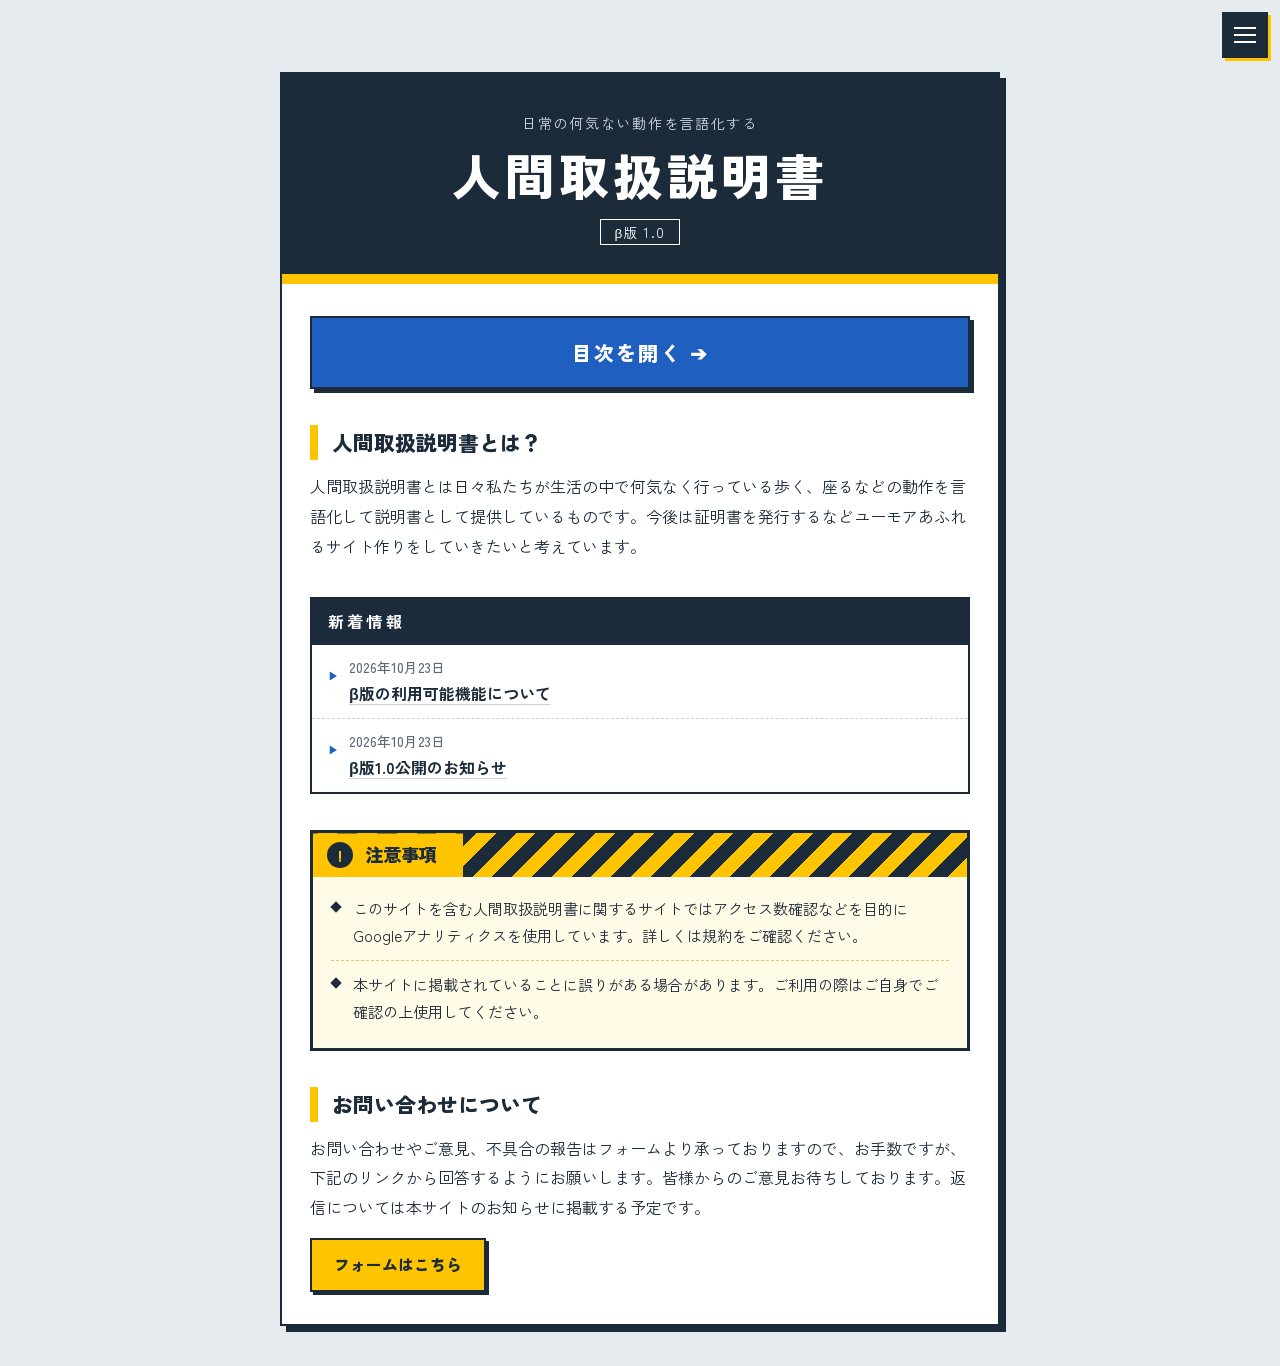
==== Main/index.html @ eab7f205 "Add files via upload" ====
<!DOCTYPE html>
<html lang="ja">
<head>
  <meta charset="UTF-8">
  <meta http-equiv="X-UA-Compatible" content="IE=Edge">
  <meta name="viewport" content="width=device-width, initial-scale=1">

  <title>人間取扱説明書</title>

  <!-- Fonts -->
  <link rel="preconnect" href="https://fonts.googleapis.com">
  <link rel="preconnect" href="https://fonts.gstatic.com" crossorigin>
  <link href="https://fonts.googleapis.com/css2?family=Zen+Kaku+Gothic+New:wght@400;500;700;900&display=swap" rel="stylesheet">

  <!-- Custom Styles -->
  <link rel="stylesheet" href="style.css">
</head>

<body>

  <!-- ハンバーガーボタン -->
  <button type="button" class="hamburger-btn" id="hamburgerBtn" aria-label="メニューを開く">
    <span class="hamburger-bar"></span>
    <span class="hamburger-bar"></span>
    <span class="hamburger-bar"></span>
  </button>

  <!-- オーバーレイ背景 -->
  <div class="nav-overlay" id="navOverlay"></div>

  <!-- ナビゲーションメニュー -->
  <nav class="drawer-nav" id="drawerNav">
    <ul class="drawer-menu">
      <li><a href="index.html">トップ</a></li>
      <li><a href="mokuji.html">目次</a></li>
      <li><a href="terms.html">利用規約</a></li>
      <li><a href="foam.html">お問い合わせ</a></li>
      <li><button type="button" class="menu-info-btn" id="infoMenuBtn">情報</button></li>
    </ul>
  </nav>

  <!-- 情報表示用モーダル（ポップアップ） -->
  <div class="info-modal" id="infoModal" aria-hidden="true">
    <div class="info-modal-overlay" id="modalOverlay"></div>
    <div class="info-modal-content">
      <div class="info-modal-header">
        <h3>閲覧環境・情報</h3>
        <button type="button" class="info-modal-close" id="modalCloseBtn" aria-label="閉じる">&times;</button>
      </div>
      <div class="info-modal-body">
        <dl class="info-list">
          <dt>利用ブラウザ</dt>
          <dd id="infoBrowser">-</dd>
          <dt>OS</dt>
          <dd id="infoOS">-</dd>
          <dt>OSバージョン</dt>
          <dd id="infoOSVer">-</dd>
          <dt>端末名</dt>
          <dd id="infoDevice">-</dd>
          <dt>アクセス日時</dt>
          <dd id="infoTime">-</dd>
          <dt>人間取扱説明書バージョン</dt>
          <dd id="infoAppVer">β版 1.0</dd>
        </dl>
      </div>
    </div>
  </div>

  <main class="sheet">

    <!-- 表紙 -->
    <header class="cover">
      <p class="cover-sub">日常の何気ない動作を言語化する</p>
      <h1>人間取扱説明書</h1>
      <p class="cover-ver">β版 1.0</p>
    </header>

    <!-- 目次ボタン -->
    <div class="mokuji-wrapper">
      <a href="mokuji.html" id="mokuji" class="btn-mokuji">目次を開く ➔</a>
    </div>

    <section class="block">
      <h2>人間取扱説明書とは？</h2>
      <p>人間取扱説明書とは日々私たちが生活の中で何気なく行っている歩く、座るなどの動作を言語化して説明書として提供しているものです。今後は証明書を発行するなどユーモアあふれるサイト作りをしていきたいと考えています。</p>
    </section>

    <!-- 新着情報セクション -->
    <section class="news-container">
      <div class="news-header">新着情報</div>
      <ul class="news-list">
        <li>
          <span class="news-icon">▶</span>
          <div class="news-content">
            <div class="news-date">2026年10月23日</div>
            <a href="date.html?page=3">β版の利用可能機能について</a>
          </div>
        </li>
        <li>
          <span class="news-icon">▶</span>
          <div class="news-content">
            <div class="news-date">2026年10月23日</div>
            <a href="date.html?page=2">β版1.0公開のお知らせ</a>
          </div>
        </li>
      </ul>
    </section>

    <!-- 注意事項 -->
    <section class="caution">
      <h2 class="caution-title">注意事項</h2>
      <ul class="caution-list">
        <li>このサイトを含む人間取扱説明書に関するサイトではアクセス数確認などを目的にGoogleアナリティクスを使用しています。詳しくは規約をご確認ください。</li>
        <li>本サイトに掲載されていることに誤りがある場合があります。ご利用の際はご自身でご確認の上使用してください。</li>
      </ul>
    </section>

    <section class="block">
      <h2>お問い合わせについて</h2>
      <p>お問い合わせやご意見、不具合の報告はフォームより承っておりますので、お手数ですが、下記のリンクから回答するようにお願いします。皆様からのご意見お待ちしております。返信については本サイトのお知らせに掲載する予定です。</p>
      <a href="foam.html" class="btn-form">フォームはこちら</a>
    </section>

  </main>

  <script src="main.js"></script>
</body>
</html>
---- Main/style.css ----
/* ==========================================
   人間取扱説明書 - 家電の取扱説明書風デザイン
   ========================================== */
:root {
  --ink: #1c2b39;        /* 本文・枠線 */
  --ink-soft: #5b6b7a;   /* 補助テキスト */
  --paper: #ffffff;      /* 紙面 */
  --desk: #e6ebef;       /* 背景 */
  --warn: #ffc400;       /* 警告イエロー */
  --action: #1f5fbf;     /* リンク・ボタン */
  --action-dark: #174a96;
  --line: #c9d2da;
}

*,
*::before,
*::after { box-sizing: border-box; }

html { font-size: 16px; }

body {
  margin: 0;
  padding: 72px 12px 40px;
  background-color: var(--desk);
  color: var(--ink);
  font-family: "Zen Kaku Gothic New", "Hiragino Kaku Gothic ProN", "Yu Gothic", Meiryo, sans-serif;
  font-size: 1rem;
  line-height: 1.85;
  -webkit-text-size-adjust: 100%;
}

a { color: var(--action); }

:focus-visible {
  outline: 3px solid var(--warn);
  outline-offset: 2px;
}

/* --- 紙面 --- */
.sheet {
  max-width: 720px;
  margin: 0 auto;
  background: var(--paper);
  border: 2px solid var(--ink);
  box-shadow: 6px 6px 0 var(--ink);
  padding: 0 0 32px;
}

.sheet > * { margin-left: 28px; margin-right: 28px; }
.sheet > .cover { margin-left: 0; margin-right: 0; }

/* --- 表紙 --- */
.cover {
  background: var(--ink);
  color: #fff;
  text-align: center;
  padding: 36px 20px 28px;
  border-bottom: 10px solid var(--warn);
}

.cover-sub {
  margin: 0 0 6px;
  font-size: 0.9rem;
  letter-spacing: 0.12em;
  color: #cfd8e0;
}

h1 {
  margin: 0;
  font-size: clamp(2rem, 9vw, 3.1rem);
  font-weight: 900;
  line-height: 1.25;
  letter-spacing: 0.08em;
}

.cover-ver {
  display: inline-block;
  margin: 14px 0 0;
  padding: 0 14px;
  border: 1px solid #fff;
  font-size: 0.85rem;
  line-height: 1.8;
  letter-spacing: 0.1em;
}

/* --- 見出し・本文 --- */
.block { margin-top: 36px; }

h2 {
  margin: 0 0 12px;
  padding: 2px 0 2px 14px;
  border-left: 8px solid var(--warn);
  font-size: 1.3rem;
  font-weight: 900;
  line-height: 1.5;
}

p { margin: 0 0 1em; }

/* --- 目次ボタン --- */
.mokuji-wrapper {
  text-align: center;
  margin-top: 32px;
  margin-bottom: 0;
}

.btn-mokuji {
  display: block;
  width: 100%;
  padding: 16px 20px;
  background: var(--action);
  color: #fff;
  border: 2px solid var(--ink);
  box-shadow: 4px 4px 0 var(--ink);
  font-size: 1.25rem;
  font-weight: 900;
  letter-spacing: 0.1em;
  text-decoration: none;
  transition: transform 0.15s ease, box-shadow 0.15s ease, background-color 0.15s ease;
}

.btn-mokuji:hover {
  background: var(--action-dark);
  transform: translate(2px, 2px);
  box-shadow: 2px 2px 0 var(--ink);
}

.btn-mokuji:active {
  transform: translate(4px, 4px);
  box-shadow: 0 0 0 var(--ink);
}

/* --- 新着情報 --- */
.news-container {
  margin-top: 36px;
  border: 2px solid var(--ink);
  background: var(--paper);
}

.news-header {
  background: var(--ink);
  color: #fff;
  font-size: 1rem;
  font-weight: 700;
  letter-spacing: 0.2em;
  padding: 8px 16px;
}

.news-list {
  list-style: none;
  margin: 0;
  padding: 0;
}

.news-list li {
  display: flex;
  align-items: flex-start;
  padding: 12px 16px;
  border-bottom: 1px dashed var(--line);
}

.news-list li:last-child { border-bottom: none; }

.news-icon {
  color: var(--action);
  font-size: 0.7rem;
  margin-right: 10px;
  margin-top: 8px;
}

.news-content {
  display: flex;
  flex-direction: column;
  line-height: 1.6;
}

.news-date {
  font-size: 0.85rem;
  color: var(--ink-soft);
  font-weight: 500;
  margin-bottom: 2px;
}

.news-list a {
  color: var(--ink);
  font-weight: 700;
  text-decoration: underline;
  text-decoration-color: var(--line);
  text-underline-offset: 4px;
}

.news-list a:hover {
  color: var(--action);
  text-decoration-color: var(--action);
}

.badge {
  color: #d32f2f;
  font-size: 0.85rem;
  font-weight: bold;
  margin-left: 5px;
}

/* --- 注意事項（警告ボックス） --- */
.caution {
  margin-top: 36px;
  border: 3px solid var(--ink);
  background: #fffbe6;
}

.caution-title {
  margin: 0;
  padding: 8px 16px 8px 52px;
  border-left: none;
  background:
    repeating-linear-gradient(-45deg, var(--warn) 0 14px, var(--ink) 14px 28px);
  position: relative;
  font-size: 1.15rem;
  color: var(--ink);
}

/* 文字の可読性のため、見出しテキストに黄色の下地を敷く */
.caution-title {
  isolation: isolate;
}
.caution-title::after {
  content: "";
  position: absolute;
  inset: 0 auto 0 0;
  width: 100%;
  background: var(--warn);
  z-index: -1;
  clip-path: polygon(0 0, 150px 0, 150px 100%, 0 100%);
}
.caution-title::before {
  content: "!";
  position: absolute;
  left: 14px;
  top: 50%;
  transform: translateY(-50%);
  width: 26px;
  height: 26px;
  background: var(--ink);
  color: var(--warn);
  border-radius: 50%;
  font-size: 1rem;
  font-weight: 900;
  line-height: 26px;
  text-align: center;
}

.caution-list {
  list-style: none;
  margin: 0;
  padding: 8px 18px 12px;
}

.caution-list li {
  position: relative;
  padding: 10px 0 10px 22px;
  border-bottom: 1px dashed #d9c76a;
  font-size: 0.95rem;
  line-height: 1.8;
}

.caution-list li:last-child { border-bottom: none; }

.caution-list li::before {
  content: "";
  position: absolute;
  left: 0;
  top: 1.1em;
  width: 10px;
  height: 10px;
  background: var(--ink);
  transform: rotate(45deg) scale(0.8);
}

/* --- フォームリンク --- */
.btn-form {
  display: inline-block;
  padding: 10px 22px;
  border: 2px solid var(--ink);
  background: var(--warn);
  color: var(--ink);
  font-weight: 900;
  text-decoration: none;
  box-shadow: 3px 3px 0 var(--ink);
  transition: transform 0.15s ease, box-shadow 0.15s ease;
}

.btn-form:hover {
  transform: translate(2px, 2px);
  box-shadow: 1px 1px 0 var(--ink);
}

/* ==========================================
   ハンバーガーボタン
   ========================================== */
.hamburger-btn {
  position: fixed;
  top: 12px;
  right: 12px;
  z-index: 1001;
  width: 46px;
  height: 46px;
  background-color: var(--ink);
  border: 2px solid var(--ink);
  box-shadow: 3px 3px 0 var(--warn);
  cursor: pointer;
  display: flex;
  flex-direction: column;
  justify-content: center;
  align-items: center;
  gap: 5px;
  padding: 0;
}

.hamburger-bar {
  display: block;
  width: 22px;
  height: 2px;
  background-color: #ffffff;
  transition: transform 0.3s ease, opacity 0.3s ease;
}

.hamburger-btn.is-active .hamburger-bar:nth-child(1) { transform: translateY(7px) rotate(45deg); }
.hamburger-btn.is-active .hamburger-bar:nth-child(2) { opacity: 0; }
.hamburger-btn.is-active .hamburger-bar:nth-child(3) { transform: translateY(-7px) rotate(-45deg); }

/* ==========================================
   ドロワーメニュー & オーバーレイ
   ========================================== */
.nav-overlay {
  position: fixed;
  top: 0;
  left: 0;
  width: 100%;
  height: 100%;
  background-color: rgba(28, 43, 57, 0.6);
  z-index: 999;
  opacity: 0;
  visibility: hidden;
  transition: opacity 0.3s ease, visibility 0.3s ease;
}

.nav-overlay.is-active { opacity: 1; visibility: visible; }

.drawer-nav {
  position: fixed;
  top: 0;
  right: -280px;
  width: 260px;
  height: 100%;
  background-color: var(--paper);
  border-left: 3px solid var(--ink);
  z-index: 1000;
  transition: right 0.3s ease;
  padding-top: 72px;
}

.drawer-nav.is-active { right: 0; }

.drawer-menu {
  list-style: none;
  padding: 0;
  margin: 0;
}

.drawer-menu li { border-bottom: 1px solid var(--line); }

.drawer-menu a,
.drawer-menu .menu-info-btn {
  display: block;
  width: 100%;
  padding: 16px 20px;
  color: var(--ink);
  text-decoration: none;
  font-size: 1rem;
  font-weight: 700;
  text-align: left;
  background: none;
  border: none;
  border-left: 6px solid transparent;
  cursor: pointer;
  font-family: inherit;
}

.drawer-menu a:hover,
.drawer-menu .menu-info-btn:hover {
  background-color: #fffbe6;
  border-left-color: var(--warn);
}

/* ==========================================
   情報モーダル（ポップアップ）
   ========================================== */
.info-modal {
  position: fixed;
  top: 0;
  left: 0;
  width: 100%;
  height: 100%;
  z-index: 2000;
  display: flex;
  justify-content: center;
  align-items: center;
  opacity: 0;
  visibility: hidden;
  transition: opacity 0.3s ease, visibility 0.3s ease;
}

.info-modal.is-active { opacity: 1; visibility: visible; }

.info-modal-overlay {
  position: absolute;
  top: 0;
  left: 0;
  width: 100%;
  height: 100%;
  background-color: rgba(28, 43, 57, 0.7);
}

.info-modal-content {
  position: relative;
  background-color: var(--paper);
  width: 90%;
  max-width: 450px;
  border: 3px solid var(--ink);
  box-shadow: 6px 6px 0 var(--warn);
  overflow: hidden;
  z-index: 2001;
}

.info-modal-header {
  display: flex;
  justify-content: space-between;
  align-items: center;
  padding: 12px 20px;
  background-color: var(--ink);
  color: #ffffff;
  border-bottom: 6px solid var(--warn);
}

.info-modal-header h3 {
  margin: 0;
  font-size: 1.05rem;
}

.info-modal-close {
  background: none;
  border: none;
  color: #ffffff;
  font-size: 1.6rem;
  line-height: 1;
  cursor: pointer;
  padding: 0 4px;
}

.info-modal-body { padding: 20px; }

.info-list {
  display: grid;
  grid-template-columns: 140px 1fr;
  gap: 10px 0;
  margin: 0;
  font-size: 0.9rem;
  line-height: 1.6;
}

.info-list dt {
  font-weight: 700;
  color: var(--ink-soft);
  border-bottom: 1px dotted var(--line);
  padding-bottom: 6px;
}

.info-list dd {
  margin: 0;
  color: var(--ink);
  border-bottom: 1px dotted var(--line);
  padding-bottom: 6px;
  word-break: break-all;
}

/* ==========================================
   スマホ
   ========================================== */
@media (max-width: 480px) {
  body { padding: 68px 8px 32px; }
  .sheet > * { margin-left: 16px; margin-right: 16px; }
  .cover { padding: 28px 16px 22px; }
  .btn-mokuji { font-size: 1.1rem; }

  .info-list { grid-template-columns: 1fr; gap: 2px; }
  .info-list dt { border-bottom: none; padding-top: 8px; padding-bottom: 0; }
}

@media (prefers-reduced-motion: reduce) {
  * { transition: none !important; }
}
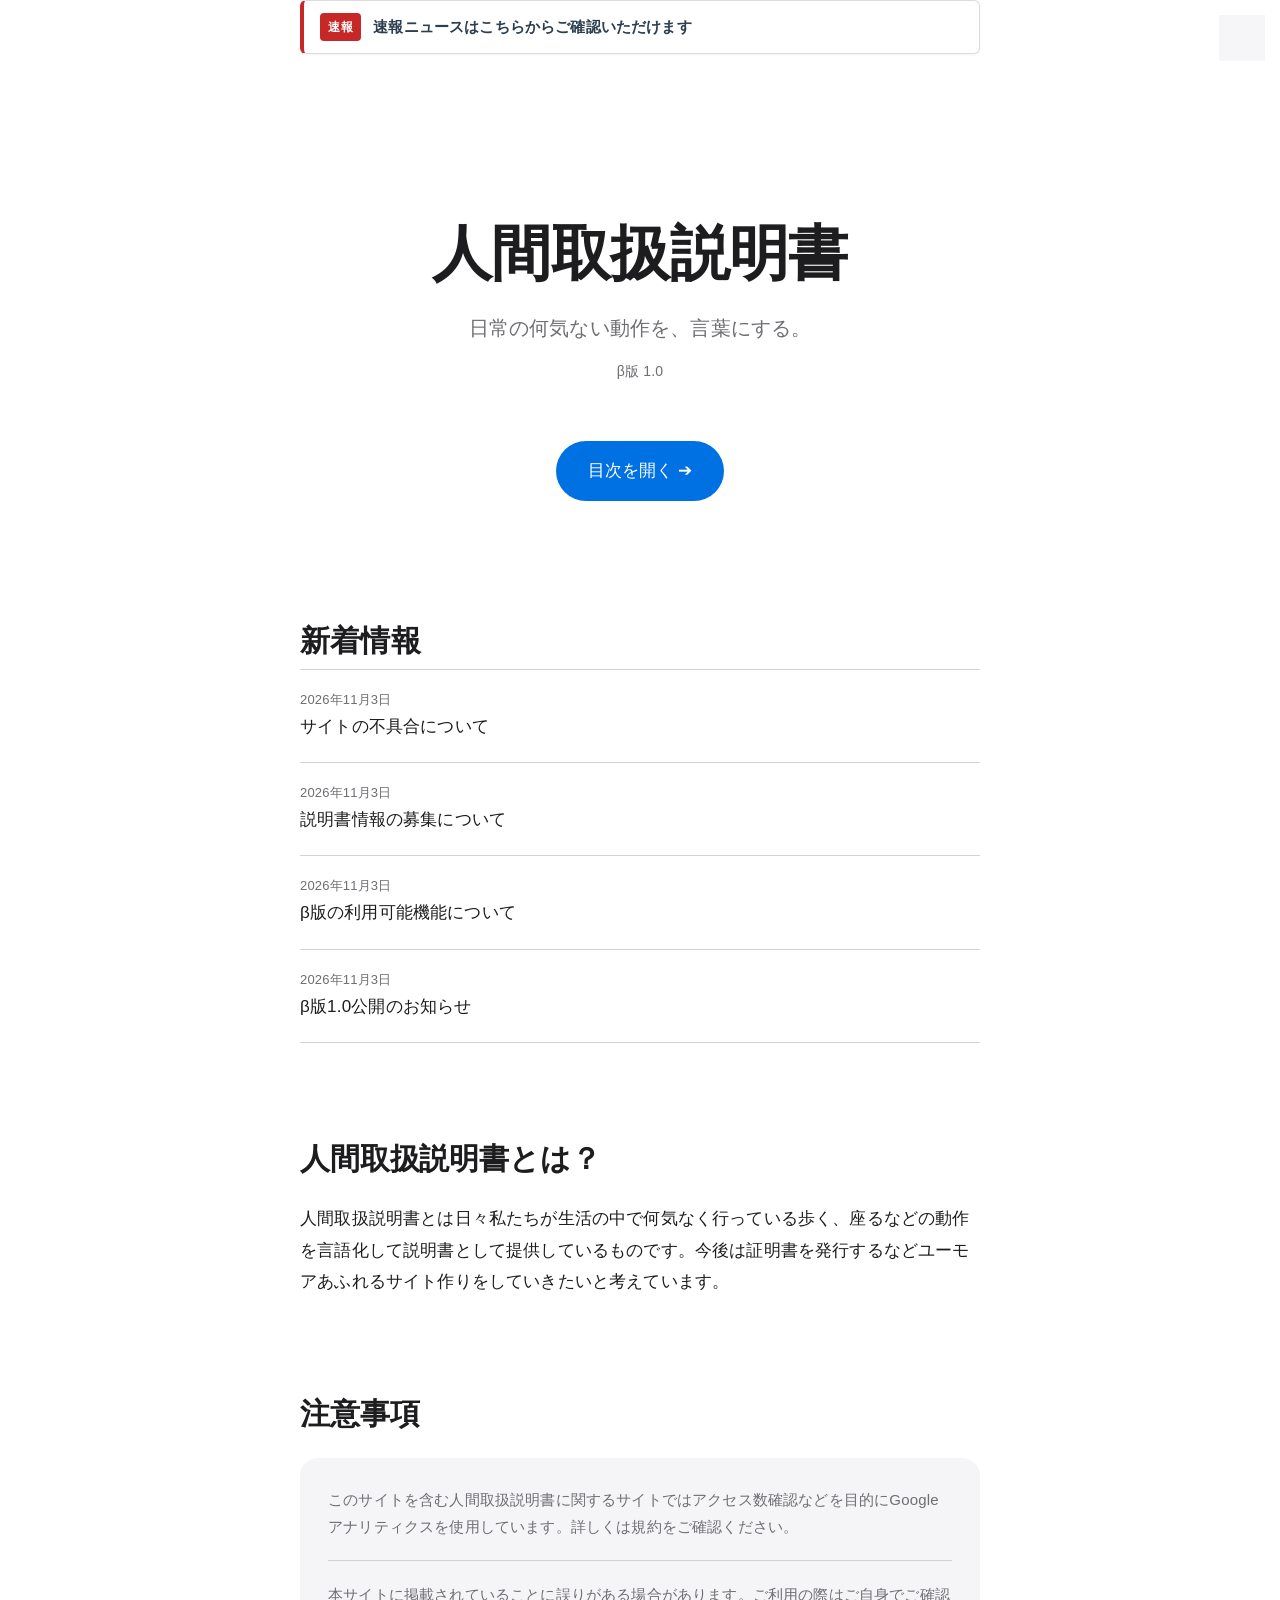
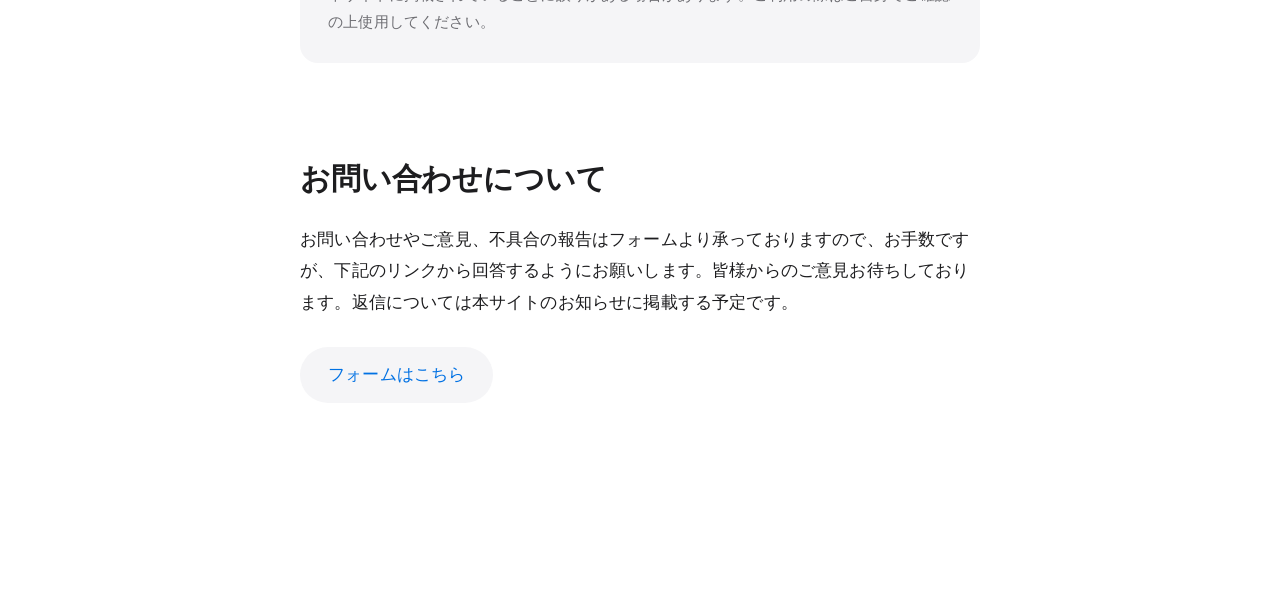
==== commit edfc67f3: "Add files via upload" ====
--- a/Main/index.html
+++ b/Main/index.html
@@ -1,19 +1,32 @@
 <!DOCTYPE html>
 <html lang="ja">
 <head>
+  <!-- Google tag (gtag.js) -->
+<script async src="https://www.googletagmanager.com/gtag/js?id=G-W14E8PCTKT"></script>
+<script>
+  window.dataLayer = window.dataLayer || [];
+  function gtag(){dataLayer.push(arguments);}
+  gtag('js', new Date());
+
+  gtag('config', 'G-W14E8PCTKT');
+</script>
   <meta charset="UTF-8">
   <meta http-equiv="X-UA-Compatible" content="IE=Edge">
   <meta name="viewport" content="width=device-width, initial-scale=1">
 
   <title>人間取扱説明書</title>
 
-  <!-- Fonts -->
-  <link rel="preconnect" href="https://fonts.googleapis.com">
-  <link rel="preconnect" href="https://fonts.gstatic.com" crossorigin>
-  <link href="https://fonts.googleapis.com/css2?family=Zen+Kaku+Gothic+New:wght@400;500;700;900&display=swap" rel="stylesheet">
-
   <!-- Custom Styles -->
   <link rel="stylesheet" href="style.css">
+  <!-- Google tag (gtag.js) -->
+<script async src="https://www.googletagmanager.com/gtag/js?id=G-6L32VTTC0X"></script>
+<script>
+  window.dataLayer = window.dataLayer || [];
+  function gtag(){dataLayer.push(arguments);}
+  gtag('js', new Date());
+
+  gtag('config', 'G-6L32VTTC0X');
+</script>
 </head>
 
 <body>
@@ -33,7 +46,7 @@
     <ul class="drawer-menu">
       <li><a href="index.html">トップ</a></li>
       <li><a href="mokuji.html">目次</a></li>
-      <li><a href="terms.html">利用規約</a></li>
+      <li><a href="kiyaku.html">利用規約</a></li>
       <li><a href="foam.html">お問い合わせ</a></li>
       <li><button type="button" class="menu-info-btn" id="infoMenuBtn">情報</button></li>
     </ul>
@@ -67,11 +80,17 @@
   </div>
 
   <main class="sheet">
+    
+<!-- 🚨 速報ニュースエリア（見出しのみ・落ち着いたデザイン） -->
+<section class="breaking-news-simple">
+  <span class="breaking-badge">速報</span>
+  <a href="date.html?page=5" class="breaking-text">速報ニュースはこちらからご確認いただけます</a>
+</section>
 
     <!-- 表紙 -->
     <header class="cover">
-      <p class="cover-sub">日常の何気ない動作を言語化する</p>
       <h1>人間取扱説明書</h1>
+      <p class="cover-sub">日常の何気ない動作を、言葉にする。</p>
       <p class="cover-ver">β版 1.0</p>
     </header>
 
@@ -79,32 +98,41 @@
     <div class="mokuji-wrapper">
       <a href="mokuji.html" id="mokuji" class="btn-mokuji">目次を開く ➔</a>
     </div>
+        <!-- 新着情報セクション -->
+    <section class="news-container">
+      <div class="news-header">新着情報</div>
+      <ul class="news-list">
+             <li><div class="news-content">
+            <div class="news-date">2026年11月3日</div>
+            <a href="date.html?page=7">サイトの不具合について</a>
+          </div>
+        </li>
+         <li><div class="news-content">
+            <div class="news-date">2026年11月3日</div>
+            <a href="date.html?page=4">説明書情報の募集について</a>
+          </div>
+        </li>
+        <li>
+          <div class="news-content">
+            <div class="news-date">2026年11月3日</div>
+            <a href="date.html?page=3">β版の利用可能機能について</a>
+          </div>
+        </li>
+        <li>
+          <div class="news-content">
+            <div class="news-date">2026年11月3日</div>
+            <a href="date.html?page=2">β版1.0公開のお知らせ</a>
+          </div>
+        </li>
+      </ul>
+    </section>
+
 
     <section class="block">
       <h2>人間取扱説明書とは？</h2>
       <p>人間取扱説明書とは日々私たちが生活の中で何気なく行っている歩く、座るなどの動作を言語化して説明書として提供しているものです。今後は証明書を発行するなどユーモアあふれるサイト作りをしていきたいと考えています。</p>
     </section>
 
-    <!-- 新着情報セクション -->
-    <section class="news-container">
-      <div class="news-header">新着情報</div>
-      <ul class="news-list">
-        <li>
-          <span class="news-icon">▶</span>
-          <div class="news-content">
-            <div class="news-date">2026年10月23日</div>
-            <a href="date.html?page=3">β版の利用可能機能について</a>
-          </div>
-        </li>
-        <li>
-          <span class="news-icon">▶</span>
-          <div class="news-content">
-            <div class="news-date">2026年10月23日</div>
-            <a href="date.html?page=2">β版1.0公開のお知らせ</a>
-          </div>
-        </li>
-      </ul>
-    </section>
 
     <!-- 注意事項 -->
     <section class="caution">
@@ -125,4 +153,4 @@
 
   <script src="main.js"></script>
 </body>
-</html>
+</html>
--- a/Main/style.css
+++ b/Main/style.css
@@ -1,15 +1,16 @@
 /* ==========================================
-   人間取扱説明書 - 家電の取扱説明書風デザイン
+   人間取扱説明書 - ミニマルデザイン
+   余白・大きな見出し・細い線・ごく弱い影
    ========================================== */
 :root {
-  --ink: #1c2b39;        /* 本文・枠線 */
-  --ink-soft: #5b6b7a;   /* 補助テキスト */
-  --paper: #ffffff;      /* 紙面 */
-  --desk: #e6ebef;       /* 背景 */
-  --warn: #ffc400;       /* 警告イエロー */
-  --action: #1f5fbf;     /* リンク・ボタン */
-  --action-dark: #174a96;
-  --line: #c9d2da;
+  --text: #1d1d1f;
+  --text-sub: #6e6e73;
+  --bg: #ffffff;
+  --surface: #f5f5f7;
+  --line: #d2d2d7;
+  --accent: #0071e3;
+  --accent-hover: #0062c4;
+  --radius: 18px;
 }
 
 *,
@@ -20,179 +21,129 @@
 
 body {
   margin: 0;
-  padding: 72px 12px 40px;
-  background-color: var(--desk);
-  color: var(--ink);
-  font-family: "Zen Kaku Gothic New", "Hiragino Kaku Gothic ProN", "Yu Gothic", Meiryo, sans-serif;
-  font-size: 1rem;
+  padding: 0 24px 96px;
+  background: var(--bg);
+  color: var(--text);
+  font-family: -apple-system, BlinkMacSystemFont, "SF Pro Text", "Hiragino Sans",
+               "Hiragino Kaku Gothic ProN", "Noto Sans JP", "Yu Gothic", Meiryo, sans-serif;
+  font-size: 1.0625rem;
   line-height: 1.85;
+  letter-spacing: 0.01em;
+  -webkit-font-smoothing: antialiased;
   -webkit-text-size-adjust: 100%;
 }
 
-a { color: var(--action); }
+a { color: var(--accent); text-decoration: none; }
+a:hover { text-decoration: underline; }
 
 :focus-visible {
-  outline: 3px solid var(--warn);
-  outline-offset: 2px;
-}
-
-/* --- 紙面 --- */
+  outline: 3px solid rgba(0, 113, 227, 0.45);
+  outline-offset: 3px;
+}
+
 .sheet {
-  max-width: 720px;
+  max-width: 680px;
   margin: 0 auto;
-  background: var(--paper);
-  border: 2px solid var(--ink);
-  box-shadow: 6px 6px 0 var(--ink);
-  padding: 0 0 32px;
-}
-
-.sheet > * { margin-left: 28px; margin-right: 28px; }
-.sheet > .cover { margin-left: 0; margin-right: 0; }
+}
 
 /* --- 表紙 --- */
 .cover {
-  background: var(--ink);
-  color: #fff;
+  padding: 144px 0 56px;
   text-align: center;
-  padding: 36px 20px 28px;
-  border-bottom: 10px solid var(--warn);
+}
+
+h1 {
+  margin: 0;
+  font-size: clamp(2.5rem, 9vw, 3.75rem);
+  font-weight: 700;
+  line-height: 1.2;
+  letter-spacing: -0.01em;
 }
 
 .cover-sub {
-  margin: 0 0 6px;
-  font-size: 0.9rem;
-  letter-spacing: 0.12em;
-  color: #cfd8e0;
-}
-
-h1 {
-  margin: 0;
-  font-size: clamp(2rem, 9vw, 3.1rem);
-  font-weight: 900;
-  line-height: 1.25;
-  letter-spacing: 0.08em;
+  margin: 20px 0 0;
+  font-size: 1.25rem;
+  color: var(--text-sub);
 }
 
 .cover-ver {
-  display: inline-block;
-  margin: 14px 0 0;
-  padding: 0 14px;
-  border: 1px solid #fff;
-  font-size: 0.85rem;
-  line-height: 1.8;
-  letter-spacing: 0.1em;
-}
-
-/* --- 見出し・本文 --- */
-.block { margin-top: 36px; }
-
-h2 {
-  margin: 0 0 12px;
-  padding: 2px 0 2px 14px;
-  border-left: 8px solid var(--warn);
-  font-size: 1.3rem;
-  font-weight: 900;
-  line-height: 1.5;
-}
-
-p { margin: 0 0 1em; }
+  margin: 12px 0 0;
+  font-size: 0.875rem;
+  color: var(--text-sub);
+}
 
 /* --- 目次ボタン --- */
 .mokuji-wrapper {
   text-align: center;
-  margin-top: 32px;
-  margin-bottom: 0;
+  margin: 0 0 120px;
 }
 
 .btn-mokuji {
-  display: block;
-  width: 100%;
-  padding: 16px 20px;
-  background: var(--action);
+  display: inline-block;
+  padding: 14px 32px;
+  background: var(--accent);
   color: #fff;
-  border: 2px solid var(--ink);
-  box-shadow: 4px 4px 0 var(--ink);
-  font-size: 1.25rem;
-  font-weight: 900;
-  letter-spacing: 0.1em;
-  text-decoration: none;
-  transition: transform 0.15s ease, box-shadow 0.15s ease, background-color 0.15s ease;
+  border-radius: 980px;
+  font-size: 1.0625rem;
+  font-weight: 500;
+  text-decoration: none;
+  transition: background-color 0.2s ease;
 }
 
 .btn-mokuji:hover {
-  background: var(--action-dark);
-  transform: translate(2px, 2px);
-  box-shadow: 2px 2px 0 var(--ink);
-}
-
-.btn-mokuji:active {
-  transform: translate(4px, 4px);
-  box-shadow: 0 0 0 var(--ink);
-}
+  background: var(--accent-hover);
+  text-decoration: none;
+}
+
+/* --- 見出し・本文 --- */
+.block,
+.news-container,
+.caution { margin-bottom: 96px; }
+
+h2 {
+  margin: 0 0 24px;
+  font-size: 1.875rem;
+  font-weight: 700;
+  line-height: 1.35;
+  letter-spacing: -0.005em;
+}
+
+p { margin: 0 0 1.25em; color: var(--text); }
 
 /* --- 新着情報 --- */
-.news-container {
-  margin-top: 36px;
-  border: 2px solid var(--ink);
-  background: var(--paper);
-}
-
 .news-header {
-  background: var(--ink);
-  color: #fff;
-  font-size: 1rem;
+  margin-bottom: 8px;
+  font-size: 1.875rem;
   font-weight: 700;
-  letter-spacing: 0.2em;
-  padding: 8px 16px;
+  line-height: 1.35;
 }
 
 .news-list {
   list-style: none;
   margin: 0;
   padding: 0;
+  border-top: 1px solid var(--line);
 }
 
 .news-list li {
-  display: flex;
-  align-items: flex-start;
-  padding: 12px 16px;
-  border-bottom: 1px dashed var(--line);
-}
-
-.news-list li:last-child { border-bottom: none; }
-
-.news-icon {
-  color: var(--action);
-  font-size: 0.7rem;
-  margin-right: 10px;
-  margin-top: 8px;
-}
-
-.news-content {
-  display: flex;
-  flex-direction: column;
+  padding: 20px 0;
+  border-bottom: 1px solid var(--line);
+}
+
+.news-content { display: flex; flex-direction: column; }
+
+.news-date {
+  font-size: 0.8125rem;
+  color: var(--text-sub);
   line-height: 1.6;
 }
 
-.news-date {
-  font-size: 0.85rem;
-  color: var(--ink-soft);
+.news-list a {
+  color: var(--text);
   font-weight: 500;
-  margin-bottom: 2px;
-}
-
-.news-list a {
-  color: var(--ink);
-  font-weight: 700;
-  text-decoration: underline;
-  text-decoration-color: var(--line);
-  text-underline-offset: 4px;
-}
-
-.news-list a:hover {
-  color: var(--action);
-  text-decoration-color: var(--action);
-}
+}
+
+.news-list a:hover { color: var(--accent); text-decoration: none; }
 
 .badge {
   color: #d32f2f;
@@ -201,97 +152,43 @@
   margin-left: 5px;
 }
 
-/* --- 注意事項（警告ボックス） --- */
-.caution {
-  margin-top: 36px;
-  border: 3px solid var(--ink);
-  background: #fffbe6;
-}
-
-.caution-title {
-  margin: 0;
-  padding: 8px 16px 8px 52px;
-  border-left: none;
-  background:
-    repeating-linear-gradient(-45deg, var(--warn) 0 14px, var(--ink) 14px 28px);
-  position: relative;
-  font-size: 1.15rem;
-  color: var(--ink);
-}
-
-/* 文字の可読性のため、見出しテキストに黄色の下地を敷く */
-.caution-title {
-  isolation: isolate;
-}
-.caution-title::after {
-  content: "";
-  position: absolute;
-  inset: 0 auto 0 0;
-  width: 100%;
-  background: var(--warn);
-  z-index: -1;
-  clip-path: polygon(0 0, 150px 0, 150px 100%, 0 100%);
-}
-.caution-title::before {
-  content: "!";
-  position: absolute;
-  left: 14px;
-  top: 50%;
-  transform: translateY(-50%);
-  width: 26px;
-  height: 26px;
-  background: var(--ink);
-  color: var(--warn);
-  border-radius: 50%;
-  font-size: 1rem;
-  font-weight: 900;
-  line-height: 26px;
-  text-align: center;
-}
+/* --- 注意事項 --- */
+.caution-title { margin-bottom: 24px; }
 
 .caution-list {
   list-style: none;
   margin: 0;
-  padding: 8px 18px 12px;
+  padding: 8px 28px;
+  background: var(--surface);
+  border-radius: var(--radius);
 }
 
 .caution-list li {
-  position: relative;
-  padding: 10px 0 10px 22px;
-  border-bottom: 1px dashed #d9c76a;
-  font-size: 0.95rem;
+  padding: 20px 0;
+  border-bottom: 1px solid var(--line);
+  font-size: 0.9375rem;
   line-height: 1.8;
+  color: var(--text-sub);
 }
 
 .caution-list li:last-child { border-bottom: none; }
-
-.caution-list li::before {
-  content: "";
-  position: absolute;
-  left: 0;
-  top: 1.1em;
-  width: 10px;
-  height: 10px;
-  background: var(--ink);
-  transform: rotate(45deg) scale(0.8);
-}
 
 /* --- フォームリンク --- */
 .btn-form {
   display: inline-block;
-  padding: 10px 22px;
-  border: 2px solid var(--ink);
-  background: var(--warn);
-  color: var(--ink);
-  font-weight: 900;
-  text-decoration: none;
-  box-shadow: 3px 3px 0 var(--ink);
-  transition: transform 0.15s ease, box-shadow 0.15s ease;
+  margin-top: 8px;
+  padding: 12px 28px;
+  background: var(--surface);
+  color: var(--accent);
+  border-radius: 980px;
+  font-weight: 500;
+  text-decoration: none;
+  transition: background-color 0.2s ease;
 }
 
 .btn-form:hover {
-  transform: translate(2px, 2px);
-  box-shadow: 1px 1px 0 var(--ink);
+  background: #ebebef;
+  text-decoration: none;
 }
 
 /* ==========================================
@@ -299,14 +196,17 @@
    ========================================== */
 .hamburger-btn {
   position: fixed;
-  top: 12px;
-  right: 12px;
+  top: 16px;
+  right: 16px;
   z-index: 1001;
-  width: 46px;
-  height: 46px;
-  background-color: var(--ink);
-  border: 2px solid var(--ink);
-  box-shadow: 3px 3px 0 var(--warn);
+  width: 44px;
+  height: 44px;
+  background: rgba(245, 245, 247, 0.85);
+  -webkit-backdrop-filter: saturate(180%) blur(20px);
+  backdrop-filter: saturate(180%) blur(20px);
+  border: none;
+  border-radius: 50%;
+  box-shadow: 0 0 0 1px rgba(0, 0, 0, 0.06);
   cursor: pointer;
   display: flex;
   flex-direction: column;
@@ -318,15 +218,15 @@
 
 .hamburger-bar {
   display: block;
-  width: 22px;
-  height: 2px;
-  background-color: #ffffff;
+  width: 18px;
+  height: 1.5px;
+  background-color: var(--text);
   transition: transform 0.3s ease, opacity 0.3s ease;
 }
 
-.hamburger-btn.is-active .hamburger-bar:nth-child(1) { transform: translateY(7px) rotate(45deg); }
+.hamburger-btn.is-active .hamburger-bar:nth-child(1) { transform: translateY(6.5px) rotate(45deg); }
 .hamburger-btn.is-active .hamburger-bar:nth-child(2) { opacity: 0; }
-.hamburger-btn.is-active .hamburger-bar:nth-child(3) { transform: translateY(-7px) rotate(-45deg); }
+.hamburger-btn.is-active .hamburger-bar:nth-child(3) { transform: translateY(-6.5px) rotate(-45deg); }
 
 /* ==========================================
    ドロワーメニュー & オーバーレイ
@@ -337,7 +237,7 @@
   left: 0;
   width: 100%;
   height: 100%;
-  background-color: rgba(28, 43, 57, 0.6);
+  background-color: rgba(0, 0, 0, 0.25);
   z-index: 999;
   opacity: 0;
   visibility: hidden;
@@ -349,47 +249,48 @@
 .drawer-nav {
   position: fixed;
   top: 0;
-  right: -280px;
-  width: 260px;
+  right: -300px;
+  width: 280px;
   height: 100%;
-  background-color: var(--paper);
-  border-left: 3px solid var(--ink);
+  background-color: rgba(255, 255, 255, 0.92);
+  -webkit-backdrop-filter: saturate(180%) blur(20px);
+  backdrop-filter: saturate(180%) blur(20px);
   z-index: 1000;
+  box-shadow: -1px 0 0 rgba(0, 0, 0, 0.08);
   transition: right 0.3s ease;
-  padding-top: 72px;
+  padding-top: 88px;
 }
 
 .drawer-nav.is-active { right: 0; }
 
 .drawer-menu {
   list-style: none;
-  padding: 0;
-  margin: 0;
-}
-
-.drawer-menu li { border-bottom: 1px solid var(--line); }
+  padding: 0 24px;
+  margin: 0;
+}
+
+.drawer-menu li { border-bottom: 1px solid #e8e8ed; }
 
 .drawer-menu a,
 .drawer-menu .menu-info-btn {
   display: block;
   width: 100%;
-  padding: 16px 20px;
-  color: var(--ink);
-  text-decoration: none;
-  font-size: 1rem;
-  font-weight: 700;
+  padding: 18px 0;
+  color: var(--text);
+  text-decoration: none;
+  font-size: 1.0625rem;
+  font-weight: 500;
   text-align: left;
   background: none;
   border: none;
-  border-left: 6px solid transparent;
   cursor: pointer;
   font-family: inherit;
 }
 
 .drawer-menu a:hover,
 .drawer-menu .menu-info-btn:hover {
-  background-color: #fffbe6;
-  border-left-color: var(--warn);
+  color: var(--accent);
+  text-decoration: none;
 }
 
 /* ==========================================
@@ -418,16 +319,16 @@
   left: 0;
   width: 100%;
   height: 100%;
-  background-color: rgba(28, 43, 57, 0.7);
+  background-color: rgba(0, 0, 0, 0.3);
 }
 
 .info-modal-content {
   position: relative;
-  background-color: var(--paper);
+  background-color: var(--bg);
   width: 90%;
-  max-width: 450px;
-  border: 3px solid var(--ink);
-  box-shadow: 6px 6px 0 var(--warn);
+  max-width: 440px;
+  border-radius: 20px;
+  box-shadow: 0 12px 40px rgba(0, 0, 0, 0.12);
   overflow: hidden;
   z-index: 2001;
 }
@@ -436,66 +337,126 @@
   display: flex;
   justify-content: space-between;
   align-items: center;
-  padding: 12px 20px;
-  background-color: var(--ink);
-  color: #ffffff;
-  border-bottom: 6px solid var(--warn);
+  padding: 20px 24px 8px;
+  color: var(--text);
 }
 
 .info-modal-header h3 {
   margin: 0;
-  font-size: 1.05rem;
+  font-size: 1.25rem;
+  font-weight: 700;
 }
 
 .info-modal-close {
-  background: none;
+  width: 32px;
+  height: 32px;
+  background: var(--surface);
   border: none;
-  color: #ffffff;
-  font-size: 1.6rem;
+  border-radius: 50%;
+  color: var(--text-sub);
+  font-size: 1.25rem;
   line-height: 1;
   cursor: pointer;
-  padding: 0 4px;
-}
-
-.info-modal-body { padding: 20px; }
+  padding: 0;
+}
+
+.info-modal-close:hover { background: #ebebef; }
+
+.info-modal-body { padding: 8px 24px 24px; }
 
 .info-list {
   display: grid;
-  grid-template-columns: 140px 1fr;
-  gap: 10px 0;
-  margin: 0;
-  font-size: 0.9rem;
+  grid-template-columns: 150px 1fr;
+  margin: 0;
+  font-size: 0.9375rem;
   line-height: 1.6;
 }
 
-.info-list dt {
-  font-weight: 700;
-  color: var(--ink-soft);
-  border-bottom: 1px dotted var(--line);
-  padding-bottom: 6px;
-}
-
+.info-list dt,
 .info-list dd {
-  margin: 0;
-  color: var(--ink);
-  border-bottom: 1px dotted var(--line);
-  padding-bottom: 6px;
+  padding: 12px 0;
+  border-bottom: 1px solid #e8e8ed;
+}
+
+.info-list dt { color: var(--text-sub); }
+
+.info-list dd {
+  margin: 0;
+  color: var(--text);
   word-break: break-all;
 }
+
+.info-list dt:nth-last-of-type(1),
+.info-list dd:last-of-type { border-bottom: none; }
 
 /* ==========================================
    スマホ
    ========================================== */
 @media (max-width: 480px) {
-  body { padding: 68px 8px 32px; }
-  .sheet > * { margin-left: 16px; margin-right: 16px; }
-  .cover { padding: 28px 16px 22px; }
-  .btn-mokuji { font-size: 1.1rem; }
-
-  .info-list { grid-template-columns: 1fr; gap: 2px; }
-  .info-list dt { border-bottom: none; padding-top: 8px; padding-bottom: 0; }
+  body { padding: 0 20px 72px; font-size: 1rem; }
+  .cover { padding: 112px 0 40px; }
+  .cover-sub { font-size: 1.0625rem; }
+  .mokuji-wrapper { margin-bottom: 88px; }
+  .block, .news-container, .caution { margin-bottom: 72px; }
+  h2, .news-header { font-size: 1.625rem; }
+  .caution-list { padding: 4px 20px; }
+
+  .info-list { grid-template-columns: 1fr; }
+  .info-list dt { padding: 12px 0 0; border-bottom: none; font-size: 0.8125rem; }
+  .info-list dd { padding: 2px 0 12px; }
 }
 
 @media (prefers-reduced-motion: reduce) {
   * { transition: none !important; }
 }
+/* --- 落ち着いた速報ニュースのデザイン --- */
+.breaking-news-simple {
+    background-color: #ffffff;
+    border: 1px solid #dcdcdc;
+    border-left: 4px solid #c62828; /* 左端だけに深みのある赤アクセント */
+    border-radius: 6px;
+    padding: 12px 16px;
+    margin-bottom: 20px;
+    display: flex;
+    align-items: center;
+    gap: 12px;
+    box-shadow: 0 1px 3px rgba(0, 0, 0, 0.05);
+}
+
+/* バッジ（派手さを抑えたエンジ色） */
+.breaking-badge {
+    background-color: #c62828;
+    color: #ffffff;
+    font-size: 0.75rem;
+    font-weight: bold;
+    padding: 3px 8px;
+    border-radius: 4px;
+    white-space: nowrap;
+    letter-spacing: 0.05em;
+}
+
+/* 見出しテキストとリンク */
+.breaking-text {
+    color: #2c3e50;
+    font-size: 0.95rem;
+    font-weight: 600;
+    text-decoration: none;
+    line-height: 1.4;
+    transition: color 0.2s ease;
+}
+
+.breaking-text:hover {
+    color: #c62828;
+    text-decoration: underline;
+}
+
+/* スマホ表示の微調整 */
+@media (max-width: 480px) {
+    .breaking-news-simple {
+        padding: 10px 12px;
+        gap: 8px;
+    }
+    .breaking-text {
+        font-size: 0.88rem;
+    }
+}
